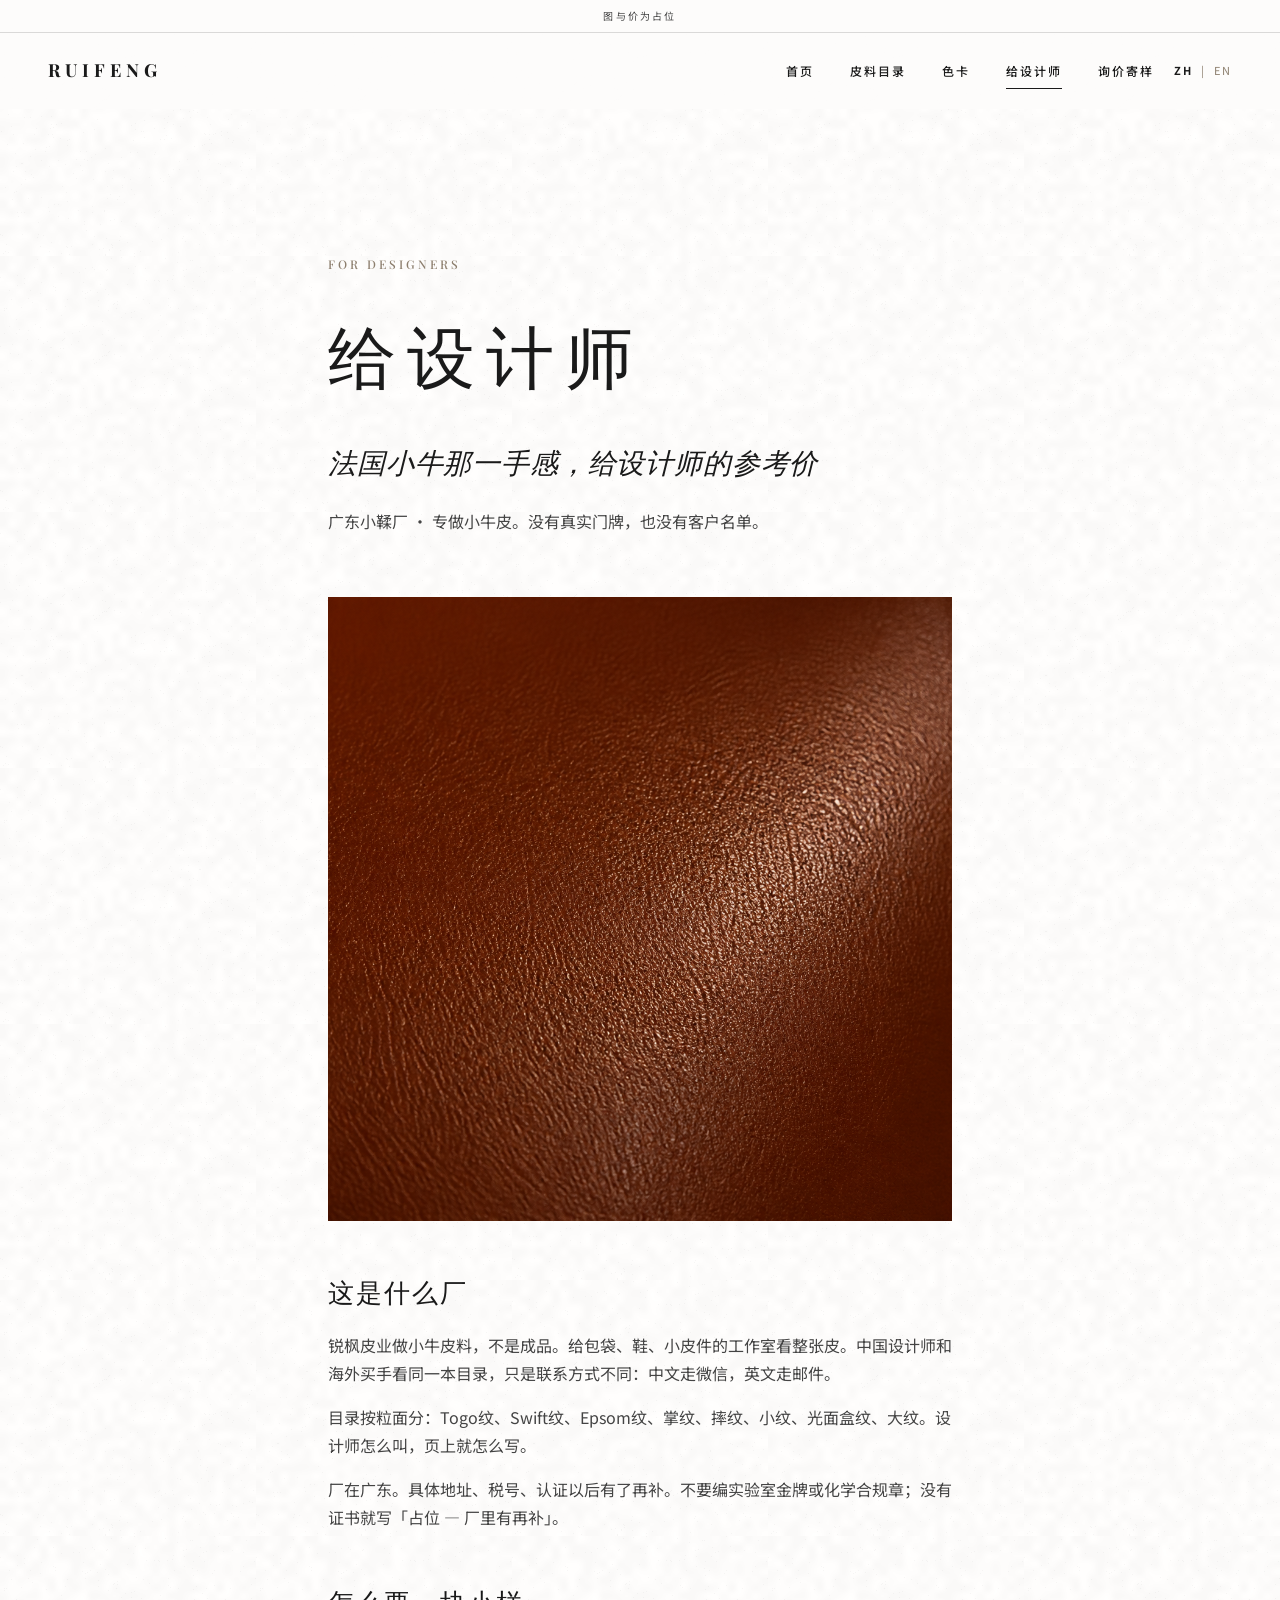
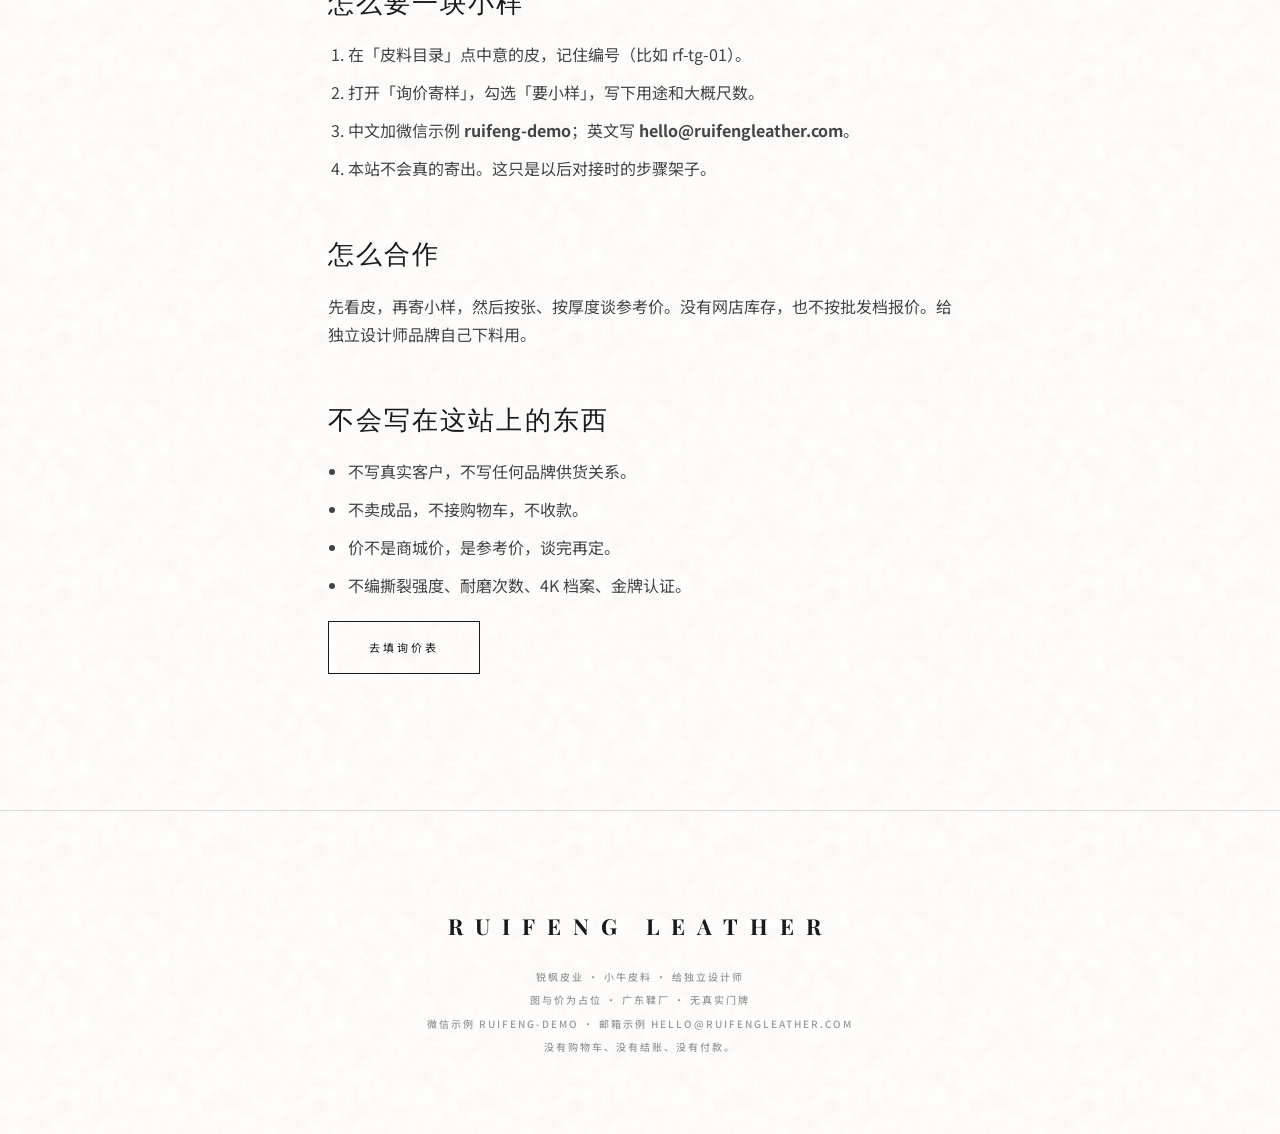
==== about.html @ 417f9d33 "Publish Ruifeng leather catalog preview for sharing." ====
<!DOCTYPE html>
<html lang="zh-CN" data-lang="zh">
<head>
  <meta charset="utf-8">
  <meta name="viewport" content="width=device-width, initial-scale=1">
  <meta name="robots" content="noindex,nofollow">
  <link rel="icon" href="img/favicon.png" type="image/png">
  <link href="https://fonts.googleapis.com/css2?family=Playfair+Display:ital,wght@0,400;0,500;0,700;1,400&family=Noto+Sans+SC:wght@300;400;500;700&display=swap" rel="stylesheet">
  <link rel="stylesheet" href="css/site.css">
  <script>
    (function () {
      try {
        var q = new URLSearchParams(location.search).get("lang");
        var l = (q === "en" || q === "zh") ? q : (localStorage.getItem("ruifeng-lang") || "zh");
        document.documentElement.setAttribute("data-lang", l === "en" ? "en" : "zh");
        document.documentElement.lang = l === "en" ? "en" : "zh-CN";
      } catch (e) {}
    })();
  </script>
  <title>给设计师 / For designers · 锐枫皮业</title>
  <meta name="description" content="广东小鞣厂，专做小牛皮，给独立设计师。图和价是占位。">
</head>
<body data-page="about">
<div class="topbar">
  <div class="ribbon">
    <span class="lang-zh">图与价为占位</span>
    <span class="lang-en">Images and prices are placeholders</span>
  </div>
  <nav id="navbar">
    <a class="logo" href="index.html">RUIFENG</a>
    <button class="nav-toggle" type="button" data-nav-toggle aria-expanded="false">
      <span class="lang-zh">菜单</span>
      <span class="lang-en">Menu</span>
    </button>
    <div class="nav-links">
      <a href="index.html" data-nav="home"><span class="lang-zh">首页</span><span class="lang-en">Home</span></a>
      <a href="catalog.html" data-nav="catalog"><span class="lang-zh">皮料目录</span><span class="lang-en">Catalog</span></a>
      <a href="colors.html" data-nav="colors"><span class="lang-zh">色卡</span><span class="lang-en">Colors</span></a>
      <a href="about.html" data-nav="about"><span class="lang-zh">给设计师</span><span class="lang-en">Designers</span></a>
      <a href="inquiry.html" data-nav="inquiry"><span class="lang-zh">询价寄样</span><span class="lang-en">Inquiry</span></a>
    </div>
    <div class="lang-toggle" role="group" aria-label="Language">
      <button type="button" data-lang-btn="zh" aria-pressed="true">ZH</button>
      <span>|</span>
      <button type="button" data-lang-btn="en" aria-pressed="false">EN</button>
    </div>
  </nav>
</div>

<main class="wrap wrap-narrow prose">
  <div class="page-hero">
    <p class="eyebrow">For designers</p>
    <h1><span class="lang-zh">给设计师</span><span class="lang-en">For designers</span></h1>
    <p class="promise">
      <span class="lang-zh">法国小牛那一手感，给设计师的参考价</span>
      <span class="lang-en">Calf of that European hand, at a designer’s reference price.</span>
    </p>
    <p><span class="lang-zh">广东小鞣厂 · 专做小牛皮。没有真实门牌，也没有客户名单。</span><span class="lang-en">A small Guangdong mill · calf, for studios worldwide. No street address. No client list.</span></p>
  </div>

  <figure class="about-portrait">
    <img src="img/atelier/box-calf.png" alt="">
  </figure>

  <h2><span class="lang-zh">这是什么厂</span><span class="lang-en">What this mill is</span></h2>
  <p class="lang-zh">锐枫皮业做小牛皮料，不是成品。给包袋、鞋、小皮件的工作室看整张皮。中国设计师和海外买手看同一本目录，只是联系方式不同：中文走微信，英文走邮件。</p>
  <p class="lang-en">Ruifeng is calf hides, not finished goods. Studios making bags, shoes, or small leather look at full hides. China and overseas see the same book; contact path changes with language — WeChat in Chinese, email in English.</p>
  <p class="lang-zh">目录按粒面分：Togo纹、Swift纹、Epsom纹、掌纹、摔纹、小纹、光面盒纹、大纹。设计师怎么叫，页上就怎么写。</p>
  <p class="lang-en">The book is by grain: Togo, Swift, Epsom, palm grain, tumbled, fine pebble, box calf, large pebble. The names are how studios search.</p>
  <p class="lang-zh">厂在广东。具体地址、税号、认证以后有了再补。不要编实验室金牌或化学合规章；没有证书就写「占位 — 厂里有再补」。</p>
  <p class="lang-en">The mill is in Guangdong. Address, tax id, and certificates wait until they are real. Do not invent lab gold or chemical marks. If none, keep “placeholder — add if the mill has them”.</p>

  <h2><span class="lang-zh">怎么要一块小样</span><span class="lang-en">How to request a swatch</span></h2>
  <ol>
    <li><span class="lang-zh">在「皮料目录」点中意的皮，记住编号（比如 rf-tg-01）。</span><span class="lang-en">Open a hide in the catalog and note the id (e.g. rf-tg-01).</span></li>
    <li><span class="lang-zh">打开「询价寄样」，勾选「要小样」，写下用途和大概尺数。</span><span class="lang-en">Use Inquiry, tick “I want a swatch”, and say the use and rough footage.</span></li>
    <li><span class="lang-zh">中文加微信示例 <strong>ruifeng-demo</strong>；英文写 <strong>hello@ruifengleather.com</strong>。</span><span class="lang-en">Chinese side: WeChat example <strong>ruifeng-demo</strong>. English: <strong>hello@ruifengleather.com</strong>.</span></li>
    <li><span class="lang-zh">本站不会真的寄出。这只是以后对接时的步骤架子。</span><span class="lang-en">This site does not mail anything. It is only the step order for later.</span></li>
  </ol>

  <h2><span class="lang-zh">怎么合作</span><span class="lang-en">How we work</span></h2>
  <p class="lang-zh">先看皮，再寄小样，然后按张、按厚度谈参考价。没有网店库存，也不按批发档报价。给独立设计师品牌自己下料用。</p>
  <p class="lang-en">Look at the hide, ask for a swatch, then we quote by piece and thickness. No webshop stock. No wholesale tiers. Made for independent designer brands cutting their own work.</p>

  <h2><span class="lang-zh">不会写在这站上的东西</span><span class="lang-en">What this site will not claim</span></h2>
  <ul>
    <li><span class="lang-zh">不写真实客户，不写任何品牌供货关系。</span><span class="lang-en">No real clients. Do not claim any brand supply relationship.</span></li>
    <li><span class="lang-zh">不卖成品，不接购物车，不收款。</span><span class="lang-en">No finished goods, no cart, no payment.</span></li>
    <li><span class="lang-zh">价不是商城价，是参考价，谈完再定。</span><span class="lang-en">Prices are reference, not a webshop list.</span></li>
    <li><span class="lang-zh">不编撕裂强度、耐磨次数、4K 档案、金牌认证。</span><span class="lang-en">No invented tear strength, abrasion cycles, 4K archives, or gold ratings.</span></li>
  </ul>
  <p><a class="btn-ink" href="inquiry.html"><span class="lang-zh">去填询价表</span><span class="lang-en">Go to inquiry</span></a></p>
</main>

<footer class="site-footer">
  <div class="footer-logo">RUIFENG LEATHER</div>
  <p><span class="lang-zh">锐枫皮业 · 小牛皮料 · 给独立设计师</span><span class="lang-en">Ruifeng Leather · calf hides for independent designers</span></p>
  <p><span class="lang-zh">图与价为占位 · 广东鞣厂 · 无真实门牌</span><span class="lang-en">Images and prices are placeholders · Guangdong mill · no street address</span></p>
  <p><span class="lang-zh">微信示例 ruifeng-demo · 邮箱示例 hello@ruifengleather.com</span><span class="lang-en">WeChat example ruifeng-demo · email example hello@ruifengleather.com</span></p>
  <p><span class="lang-zh">没有购物车、没有结账、没有付款。</span><span class="lang-en">No cart, no checkout, no payment.</span></p>
</footer>
<script src="js/data.js"></script>
<script src="js/site.js"></script>
</body>
</html>
---- css/site.css ----
/* 锐枫皮业 · Grok Bot 版
   视觉语言沿 Accio 原版：paper / ink / accent、Playfair + Noto Sans SC。
   这一版更疏、更大、更暗的头图叠层。远程纹理已去掉，纸纹用本地 img/paper.png。 */

:root {
  --color-paper: #FDFCFB;
  --color-ink: #1A1A1A;
  --color-accent: #8C7E6D;
  --color-text-dim: #444444;
  --color-border: rgba(26, 26, 26, 0.15);
  --color-dark: #0A0A0A;
  --font-serif: "Playfair Display", "Source Han Serif SC", "Source Han Serif CN", "Songti SC", "STSong", "SimSun", serif;
  --font-sans: "Noto Sans SC", "PingFang SC", "Hiragino Sans GB", "Microsoft YaHei", sans-serif;
  --transition: cubic-bezier(0.16, 1, 0.3, 1);
  --max: 1180px;
}

* {
  margin: 0;
  padding: 0;
  box-sizing: border-box;
  -webkit-font-smoothing: antialiased;
  -moz-osx-font-smoothing: grayscale;
  text-rendering: optimizeLegibility;
}

html { scroll-behavior: smooth; }

body {
  background-color: var(--color-paper);
  color: var(--color-ink);
  font-family: var(--font-sans);
  font-size: 16px;
  line-height: 1.75;
  overflow-x: hidden;
  background-image: url("../img/paper.png");
  min-height: 100vh;
}

img { max-width: 100%; height: auto; display: block; }
a { color: var(--color-ink); }
a:hover { color: var(--color-accent); }

.lang-en { display: none !important; }
html[data-lang="en"] .lang-zh { display: none !important; }
html[data-lang="en"] .lang-en { display: revert !important; }
html[data-lang="zh"] .cta-en { display: none !important; }
html[data-lang="en"] .cta-zh { display: none !important; }
html:not([data-lang="en"]) .cta-en { display: none !important; }

.reveal { opacity: 0; transform: translateY(20px); transition: all 1.2s var(--transition); }
.reveal.active { opacity: 1; transform: translateY(0); }

/* —— ribbon + nav —— */
.ribbon {
  background: rgba(253, 252, 251, 0.96);
  color: var(--color-text-dim);
  text-align: center;
  font-size: 10px;
  letter-spacing: 2.2px;
  font-weight: 400;
  padding: 7px 12px;
  border-bottom: 1px solid var(--color-border);
}

.topbar {
  position: sticky;
  top: 0;
  z-index: 1000;
}

nav {
  display: flex;
  justify-content: space-between;
  align-items: center;
  padding: 22px 48px;
  background: rgba(253, 252, 251, 0.92);
  border-bottom: 1px solid transparent;
  transition: all 0.5s var(--transition);
  gap: 20px;
}

nav.scrolled {
  padding: 12px 48px;
  background: rgba(253, 252, 251, 0.98);
  border-bottom-color: var(--color-border);
  box-shadow: 0 5px 20px rgba(0, 0, 0, 0.02);
}

.logo {
  font-family: var(--font-serif);
  font-size: 18px;
  letter-spacing: 5px;
  font-weight: 700;
  text-transform: uppercase;
  text-decoration: none;
  color: var(--color-ink);
  flex-shrink: 0;
}

.nav-links {
  display: flex;
  align-items: center;
  flex-wrap: wrap;
  gap: 0 36px;
  margin-left: auto;
}

.nav-links a {
  text-decoration: none;
  color: var(--color-ink);
  font-size: 12px;
  letter-spacing: 2px;
  font-weight: 500;
  position: relative;
  padding: 4px 0;
}

.nav-links a::after {
  content: "";
  position: absolute;
  bottom: -4px;
  left: 0;
  width: 0;
  height: 1px;
  background: var(--color-ink);
  transition: width 0.3s ease;
}

.nav-links a:hover::after,
.nav-links a[aria-current="page"]::after { width: 100%; }

.lang-toggle {
  display: flex;
  align-items: center;
  gap: 8px;
  font-size: 11px;
  letter-spacing: 2px;
  color: var(--color-accent);
  flex-shrink: 0;
}

.lang-toggle button {
  border: 0;
  background: none;
  font: inherit;
  letter-spacing: 2px;
  color: var(--color-accent);
  cursor: pointer;
  padding: 2px 0;
}

.lang-toggle button[aria-pressed="true"] {
  color: var(--color-ink);
  font-weight: 700;
}

.nav-toggle {
  display: none;
  border: 1px solid var(--color-border);
  background: transparent;
  padding: 8px 12px;
  font: inherit;
  font-size: 11px;
  letter-spacing: 2px;
  cursor: pointer;
  color: var(--color-ink);
}

/* —— hero manifesto —— */
.hero {
  height: 100vh;
  min-height: 680px;
  display: flex;
  flex-direction: column;
  justify-content: center;
  align-items: center;
  text-align: center;
  overflow: hidden;
  position: relative;
  margin-top: -1px;
}

.hero-bg {
  position: absolute;
  inset: 0;
  background-color: #1a120e;
  background-image: url("../img/hero.jpg");
  background-position: center;
  background-size: cover;
  background-repeat: no-repeat;
  transform: scale(1.05);
  z-index: 1;
}

.hero-bg::after {
  content: "";
  position: absolute;
  inset: 0;
  background:
    linear-gradient(180deg, rgba(8, 6, 4, 0.42) 0%, rgba(8, 6, 4, 0.28) 40%, rgba(8, 6, 4, 0.72) 100%);
}

.hero-content {
  position: relative;
  z-index: 10;
  color: #fff;
  padding: 0 28px 80px;
}

.hero h1 {
  font-family: var(--font-serif);
  font-size: clamp(56px, 11vw, 132px);
  margin-bottom: 28px;
  font-weight: 400;
  letter-spacing: 0.22em;
  animation: fadeIn 2s var(--transition);
  text-shadow: 0 2px 24px rgba(0, 0, 0, 0.35);
}

.hero .hero-line {
  font-family: var(--font-serif);
  font-style: italic;
  font-weight: 400;
  font-size: clamp(16px, 2.2vw, 26px);
  letter-spacing: 0.04em;
  line-height: 1.55;
  max-width: 18em;
  margin: 0 auto;
  animation: fadeIn 2.4s var(--transition);
}

.hero .hero-sub {
  margin-top: 18px;
  font-size: 11px;
  letter-spacing: 0.28em;
  text-transform: uppercase;
  opacity: 0.82;
  animation: fadeIn 2.6s var(--transition);
}

.hero .hero-actions {
  margin-top: 48px;
  display: flex;
  gap: 16px;
  justify-content: center;
  flex-wrap: wrap;
}

.scroll-indicator {
  position: absolute;
  bottom: 36px;
  left: 50%;
  transform: translateX(-50%);
  font-size: 10px;
  letter-spacing: 2px;
  font-weight: 500;
  color: #fff;
  z-index: 10;
  animation: bounce 2s infinite;
}

/* —— buttons —— */
.btn-luxury,
a.btn-luxury,
button.btn-luxury {
  display: inline-block;
  padding: 16px 40px;
  border: 1px solid rgba(255, 255, 255, 0.85);
  color: #fff;
  text-decoration: none;
  font-size: 11px;
  letter-spacing: 3px;
  text-transform: uppercase;
  background: transparent;
  cursor: pointer;
  font-family: inherit;
  transition: all 0.4s var(--transition);
}

.btn-luxury:hover { background: #fff; color: #000; border-color: #fff; }

.btn-ink,
a.btn-ink,
button.btn-ink {
  display: inline-block;
  padding: 16px 40px;
  border: 1px solid var(--color-ink);
  color: var(--color-ink);
  text-decoration: none;
  font-size: 11px;
  letter-spacing: 3px;
  text-transform: uppercase;
  background: transparent;
  cursor: pointer;
  font-family: inherit;
  transition: all 0.4s var(--transition);
}

.btn-ink:hover { background: var(--color-ink); color: var(--color-paper); }
.btn-ink + .btn-ink { margin-left: 12px; }

/* —— page chrome —— */
.page-hero {
  padding: 88px 0 36px;
}

.page-hero h1 {
  font-family: var(--font-serif);
  font-weight: 400;
  font-size: clamp(40px, 5.5vw, 68px);
  letter-spacing: 0.16em;
  margin-bottom: 22px;
}

.page-hero .eyebrow,
.eyebrow {
  font-family: var(--font-serif);
  font-size: 12px;
  color: var(--color-accent);
  text-transform: uppercase;
  letter-spacing: 3px;
  margin-bottom: 18px;
  font-weight: 500;
}

.page-hero p, .lede {
  color: var(--color-text-dim);
  max-width: 520px;
  line-height: 1.95;
}

.promise {
  font-family: var(--font-serif);
  font-style: italic;
  font-size: clamp(20px, 2.4vw, 28px);
  line-height: 1.5;
  letter-spacing: 0.03em;
  color: var(--color-ink) !important;
  max-width: 22em !important;
  margin: 8px 0 22px;
}

.about-portrait {
  margin: 8px 0 48px;
  overflow: hidden;
  background: #1a120e;
}

.about-portrait img {
  width: 100%;
  aspect-ratio: 1;
  object-fit: cover;
}

.wrap { max-width: var(--max); margin: 0 auto; padding: 56px 48px 120px; }
.wrap-narrow { max-width: 720px; }

/* —— about manifesto —— */
.section-about {
  padding: 160px 10%;
  display: grid;
  grid-template-columns: 1fr 1fr;
  gap: 96px;
  align-items: center;
}

.about-image {
  position: relative;
  padding-bottom: 125%;
  background-color: #e8dfd0;
  background-image: url("../img/about.jpg");
  background-position: center;
  background-size: cover;
  background-repeat: no-repeat;
  border: 1px solid var(--color-border);
}

.about-text h3 {
  font-family: var(--font-serif);
  font-size: 12px;
  color: var(--color-accent);
  text-transform: uppercase;
  letter-spacing: 3px;
  margin-bottom: 22px;
  font-weight: 500;
}

.about-text h2 {
  font-family: var(--font-serif);
  font-size: clamp(32px, 3.8vw, 48px);
  line-height: 1.22;
  margin-bottom: 40px;
  font-weight: 400;
  letter-spacing: 0.04em;
}

.about-text p {
  font-size: 16px;
  color: var(--color-text-dim);
  max-width: 440px;
  margin-bottom: 22px;
  line-height: 1.95;
}

/* —— collection chapters —— */
.section-chapters { padding: 0 10% 140px; }
.section-head { margin-bottom: 56px; }
.section-head .kicker-light {
  font-family: var(--font-serif);
  font-size: 12px;
  letter-spacing: 4px;
  text-transform: uppercase;
  color: var(--color-accent);
  margin-bottom: 16px;
}
.section-head h2 {
  font-family: var(--font-serif);
  font-weight: 400;
  font-size: clamp(32px, 4vw, 48px);
  letter-spacing: 0.16em;
}
.section-head p { color: var(--color-text-dim); margin-top: 14px; max-width: 480px; }

.chapter-grid,
.cat-grid {
  display: grid;
  grid-template-columns: 1fr 1fr;
  gap: 56px 40px;
}

.chapter,
.cat-card {
  text-decoration: none;
  color: inherit;
  display: block;
}

.chapter-photo {
  overflow: hidden;
  background: #1a120e;
  aspect-ratio: 3 / 2;
}

.chapter-photo img,
.cat-card img {
  width: 100%;
  height: 100%;
  object-fit: cover;
  display: block;
  aspect-ratio: 3 / 2;
  transition: transform 1.1s var(--transition);
}

.chapter:hover .chapter-photo img { transform: scale(1.04); }

.chapter-cap { padding: 22px 4px 0; }

.chapter-cap h3,
.cat-card h3 {
  font-family: var(--font-serif);
  font-weight: 400;
  font-size: clamp(22px, 2.2vw, 30px);
  letter-spacing: 0.12em;
}

.chapter-cap p {
  color: var(--color-text-dim);
  font-size: 14px;
  margin-top: 8px;
  letter-spacing: 0.04em;
}

/* —— how it works —— */
.section-how {
  background: var(--color-dark);
  color: #fff;
  padding: 140px 10%;
}

.section-how .section-head { text-align: center; margin-bottom: 80px; }
.section-how .section-head h2 { letter-spacing: 0.16em; font-size: clamp(28px, 3.4vw, 40px); }
.section-how .section-head .kicker {
  font-size: 11px;
  letter-spacing: 4px;
  color: #888;
  margin-bottom: 22px;
}
.section-how .section-head p { margin: 16px auto 0; color: #aaa; }

.how-grid {
  display: grid;
  grid-template-columns: repeat(3, 1fr);
  gap: 1px;
  background: rgba(255, 255, 255, 0.1);
  border: 1px solid rgba(255, 255, 255, 0.1);
}

.how-item {
  background: var(--color-dark);
  padding: 56px 40px;
  transition: background 0.4s ease;
}

.how-item:hover { background: #111; }
.how-item .num {
  font-family: var(--font-serif);
  font-size: 13px;
  letter-spacing: 3px;
  color: #888;
  margin-bottom: 16px;
}
.how-item h3 {
  font-family: var(--font-serif);
  font-weight: 400;
  font-size: 22px;
  letter-spacing: 2px;
  margin-bottom: 14px;
}
.how-item p { color: #bbb; font-size: 14px; line-height: 1.85; }

.section-how .how-cta { text-align: center; margin-top: 64px; }

/* —— catalog as material library —— */
.filters { margin: 8px 0 48px; }
.filter-row {
  display: flex;
  flex-wrap: wrap;
  gap: 8px;
  align-items: center;
  margin: 0 0 12px;
}
.filter-label {
  font-size: 11px;
  letter-spacing: 2px;
  text-transform: uppercase;
  color: var(--color-accent);
  min-width: 72px;
}

.chip {
  border: 1px solid var(--color-border);
  background: transparent;
  padding: 7px 14px;
  font: inherit;
  font-size: 12px;
  letter-spacing: 1px;
  cursor: pointer;
  color: var(--color-ink);
}

.chip.is-on {
  background: var(--color-ink);
  color: var(--color-paper);
  border-color: var(--color-ink);
}

.card-grid {
  display: grid;
  grid-template-columns: repeat(auto-fill, minmax(300px, 1fr));
  gap: 40px 28px;
}

.hide-card { background: transparent; overflow: hidden; }
.card-link { text-decoration: none; color: inherit; display: block; }
.swatch-wrap { aspect-ratio: 4 / 3; overflow: hidden; background: #1a120e; }
.card-dots { display: flex; gap: 6px; margin-top: 10px; }
.card-dot {
  width: 10px; height: 10px; border-radius: 50%;
  display: inline-block; border: 1px solid rgba(26, 26, 26, 0.15);
}
.swatch-wrap img { width: 100%; height: 100%; object-fit: cover; transition: transform 1s var(--transition); }
.hide-card:hover .swatch-wrap img { transform: scale(1.03); }
.card-body { padding: 20px 4px 8px; }
.card-body h3 {
  font-family: var(--font-serif);
  font-weight: 400;
  font-size: 24px;
  letter-spacing: 0.06em;
  margin: 6px 0 8px;
}
.meta, .fineprint, .price-sub { color: var(--color-text-dim); font-size: 13px; }
.price { margin-top: 14px; }
.price-main { font-weight: 500; letter-spacing: 0.5px; }

.empty, .form-msg {
  padding: 18px 20px;
  border: 1px dashed var(--color-border);
  color: var(--color-text-dim);
}
.form-msg.ok { border-style: solid; border-color: #3d5a3a; }
.form-msg.err { border-style: solid; border-color: #8a2e2e; }

/* —— product —— */
.product-grid {
  display: grid;
  grid-template-columns: minmax(0, 1.15fr) minmax(0, 0.85fr);
  gap: 72px;
  align-items: start;
}
.hero-swatch {
  width: 100%;
  aspect-ratio: 4 / 5;
  object-fit: cover;
}
.product-copy h1 {
  font-family: var(--font-serif);
  font-weight: 400;
  font-size: clamp(32px, 4.4vw, 52px);
  letter-spacing: 0.1em;
  margin: 8px 0 28px;
}

.spec-table {
  width: 100%;
  border-collapse: collapse;
  margin: 8px 0 20px;
}
.spec-table th {
  text-align: left;
  font-size: 11px;
  letter-spacing: 2px;
  text-transform: uppercase;
  color: var(--color-accent);
  font-weight: 400;
  width: 28%;
  padding: 16px 20px 16px 0;
  border-bottom: 1px solid var(--color-border);
  vertical-align: top;
}
.spec-table td {
  padding: 16px 0;
  border-bottom: 1px solid var(--color-border);
  color: var(--color-ink);
}

.specs {
  display: grid;
  grid-template-columns: 1fr 1fr;
  gap: 0;
  margin: 28px 0;
  border-top: 1px solid var(--color-border);
}
.specs > div {
  border-bottom: 1px solid var(--color-border);
  padding: 14px 16px 14px 0;
}
.specs dt {
  font-size: 11px;
  letter-spacing: 2px;
  text-transform: uppercase;
  color: var(--color-accent);
}
.specs dd { margin: 4px 0 0; }

.color-row { display: flex; flex-wrap: wrap; gap: 18px; margin: 28px 0 36px; }
.chip-color { margin: 0; width: 120px; text-decoration: none; color: inherit; display: block; }
.chip-color img { width: 120px; height: 120px; object-fit: cover; }
.chip-color figcaption { font-size: 12px; margin-top: 8px; color: var(--color-text-dim); letter-spacing: 1px; }
.chip-color .color-code {
  font-family: var(--font-serif);
  font-weight: 400;
  font-size: 20px;
  letter-spacing: 0.08em;
  display: block;
  color: var(--color-ink);
  line-height: 1.2;
}
.chip-color .color-duo { display: block; margin-top: 4px; }

.wechat-card, .panel {
  border: 1px solid var(--color-border);
  padding: 28px;
  background: var(--color-paper);
}
.wechat-id {
  font-family: var(--font-serif);
  font-size: 28px;
  letter-spacing: 3px;
  margin: 10px 0 18px;
}
.text-link { font-size: 13px; letter-spacing: 1px; }

/* —— colors: studio wall —— */
.color-family { margin: 0 0 56px; }
.family-head {
  font-family: var(--font-serif);
  font-weight: 400;
  font-size: clamp(22px, 2.6vw, 32px);
  letter-spacing: 0.14em;
  margin: 8px 0 22px;
}
.color-family + .color-family .family-head { margin-top: 8px; }
.family-head em {
  font-style: italic;
  font-weight: 400;
  letter-spacing: 0.08em;
  color: var(--color-accent);
  margin-left: 10px;
}
.color-wall {
  display: grid;
  grid-template-columns: repeat(auto-fill, minmax(260px, 1fr));
  gap: 32px 22px;
}
.color-card { margin: 0; overflow: hidden; }
.color-card .card-link { text-decoration: none; color: inherit; display: block; }
.color-card img { aspect-ratio: 1; object-fit: cover; width: 100%; }
.color-card figcaption { padding: 16px 4px 8px; }
.color-card .color-code {
  font-family: var(--font-serif);
  font-weight: 400;
  letter-spacing: 0.12em;
  display: block;
  font-size: 32px;
  line-height: 1.15;
  color: var(--color-ink);
}
.color-card .color-duo {
  display: block;
  margin-top: 8px;
  font-size: 14px;
  letter-spacing: 0.06em;
  color: var(--color-ink);
}
.color-card .color-duo b { font-weight: 500; }
.color-card .hex { display: block; font-size: 11px; letter-spacing: 1px; color: var(--color-text-dim); margin-top: 6px; }

/* —— forms / about copy —— */
.prose h2, .wrap-narrow h2 {
  font-family: var(--font-serif);
  font-weight: 400;
  letter-spacing: 0.08em;
  font-size: 26px;
  margin: 48px 0 16px;
}
.prose p, .wrap-narrow p { color: var(--color-text-dim); margin-bottom: 16px; }
.prose ol, .prose ul, .wrap-narrow ol, .wrap-narrow ul {
  color: var(--color-text-dim);
  padding-left: 20px;
  margin: 0 0 22px;
}
.prose li, .wrap-narrow li { margin: 0 0 10px; }

.note-box {
  border-left: 1px solid var(--color-accent);
  padding: 12px 0 12px 18px;
  margin: 16px 0 28px;
  color: var(--color-text-dim);
  font-size: 14px;
}

form label { display: block; margin: 0 0 14px; font-size: 13px; letter-spacing: 1px; }
form input, form select, form textarea {
  display: block;
  width: 100%;
  margin-top: 6px;
  padding: 12px 14px;
  border: 1px solid var(--color-border);
  background: #fff;
  font: inherit;
  color: var(--color-ink);
}
form .check { display: flex; align-items: center; gap: 8px; letter-spacing: 0; }
form .check input { width: auto; margin: 0; }
.mini-form { margin: 18px 0; }
.inq-list { padding-left: 18px; color: var(--color-text-dim); }
.inq-list li { margin: 0 0 14px; }

/* —— footer —— */
footer, .site-footer {
  padding: 96px 48px 72px;
  border-top: 1px solid var(--color-border);
  text-align: center;
}
.footer-logo {
  font-family: var(--font-serif);
  font-size: 22px;
  letter-spacing: 12px;
  margin-bottom: 22px;
  font-weight: 700;
}
.copyright, .site-footer p {
  font-size: 10px;
  letter-spacing: 2px;
  color: #999;
  text-transform: uppercase;
  font-weight: 500;
  margin: 6px 0;
}

@keyframes fadeIn { from { opacity: 0; } to { opacity: 1; } }
@keyframes fadeInDown {
  from { opacity: 0; transform: translateY(-20px); }
  to { opacity: 1; transform: translateY(0); }
}
@keyframes bounce {
  0%, 20%, 50%, 80%, 100% { transform: translateX(-50%) translateY(0); }
  40% { transform: translateX(-50%) translateY(-10px); }
  60% { transform: translateX(-50%) translateY(-5px); }
}

@media (max-width: 960px) {
  .chapter-grid, .cat-grid { grid-template-columns: 1fr; gap: 40px; }
  .section-about { grid-template-columns: 1fr; padding: 96px 6%; gap: 48px; }
  .about-image { padding-bottom: 80%; }
  .how-grid { grid-template-columns: 1fr; }
  .product-grid, .specs { grid-template-columns: 1fr; }
  nav { padding: 16px 20px; }
  nav.scrolled { padding: 10px 20px; }
  .wrap { padding: 40px 20px 88px; }
  .page-hero { padding: 56px 0 20px; }
  .section-chapters, .section-how, .section-cats { padding-left: 6%; padding-right: 6%; }
  .hero h1 { letter-spacing: 0.12em; }
  .hero .hero-line { letter-spacing: 0.1em; }
}

@media (max-width: 800px) {
  .nav-toggle { display: inline-block; margin-left: auto; }
  .nav-links {
    display: none;
    position: absolute;
    left: 0; right: 0;
    top: 100%;
    background: var(--color-paper);
    border-bottom: 1px solid var(--color-border);
    flex-direction: column;
    align-items: flex-start;
    padding: 12px 20px 20px;
    margin: 0;
    gap: 12px;
  }
  .topbar { position: sticky; }
  nav { position: relative; }
  .nav-links.is-open { display: flex; }
}

@media (max-width: 520px) {
  .card-grid { grid-template-columns: 1fr; gap: 28px; }
  .color-wall { grid-template-columns: 1fr 1fr; gap: 16px; }
  .footer-logo { letter-spacing: 6px; font-size: 16px; }
  .btn-ink + .btn-ink { margin-left: 0; margin-top: 10px; }
  .hero { min-height: 560px; }
}
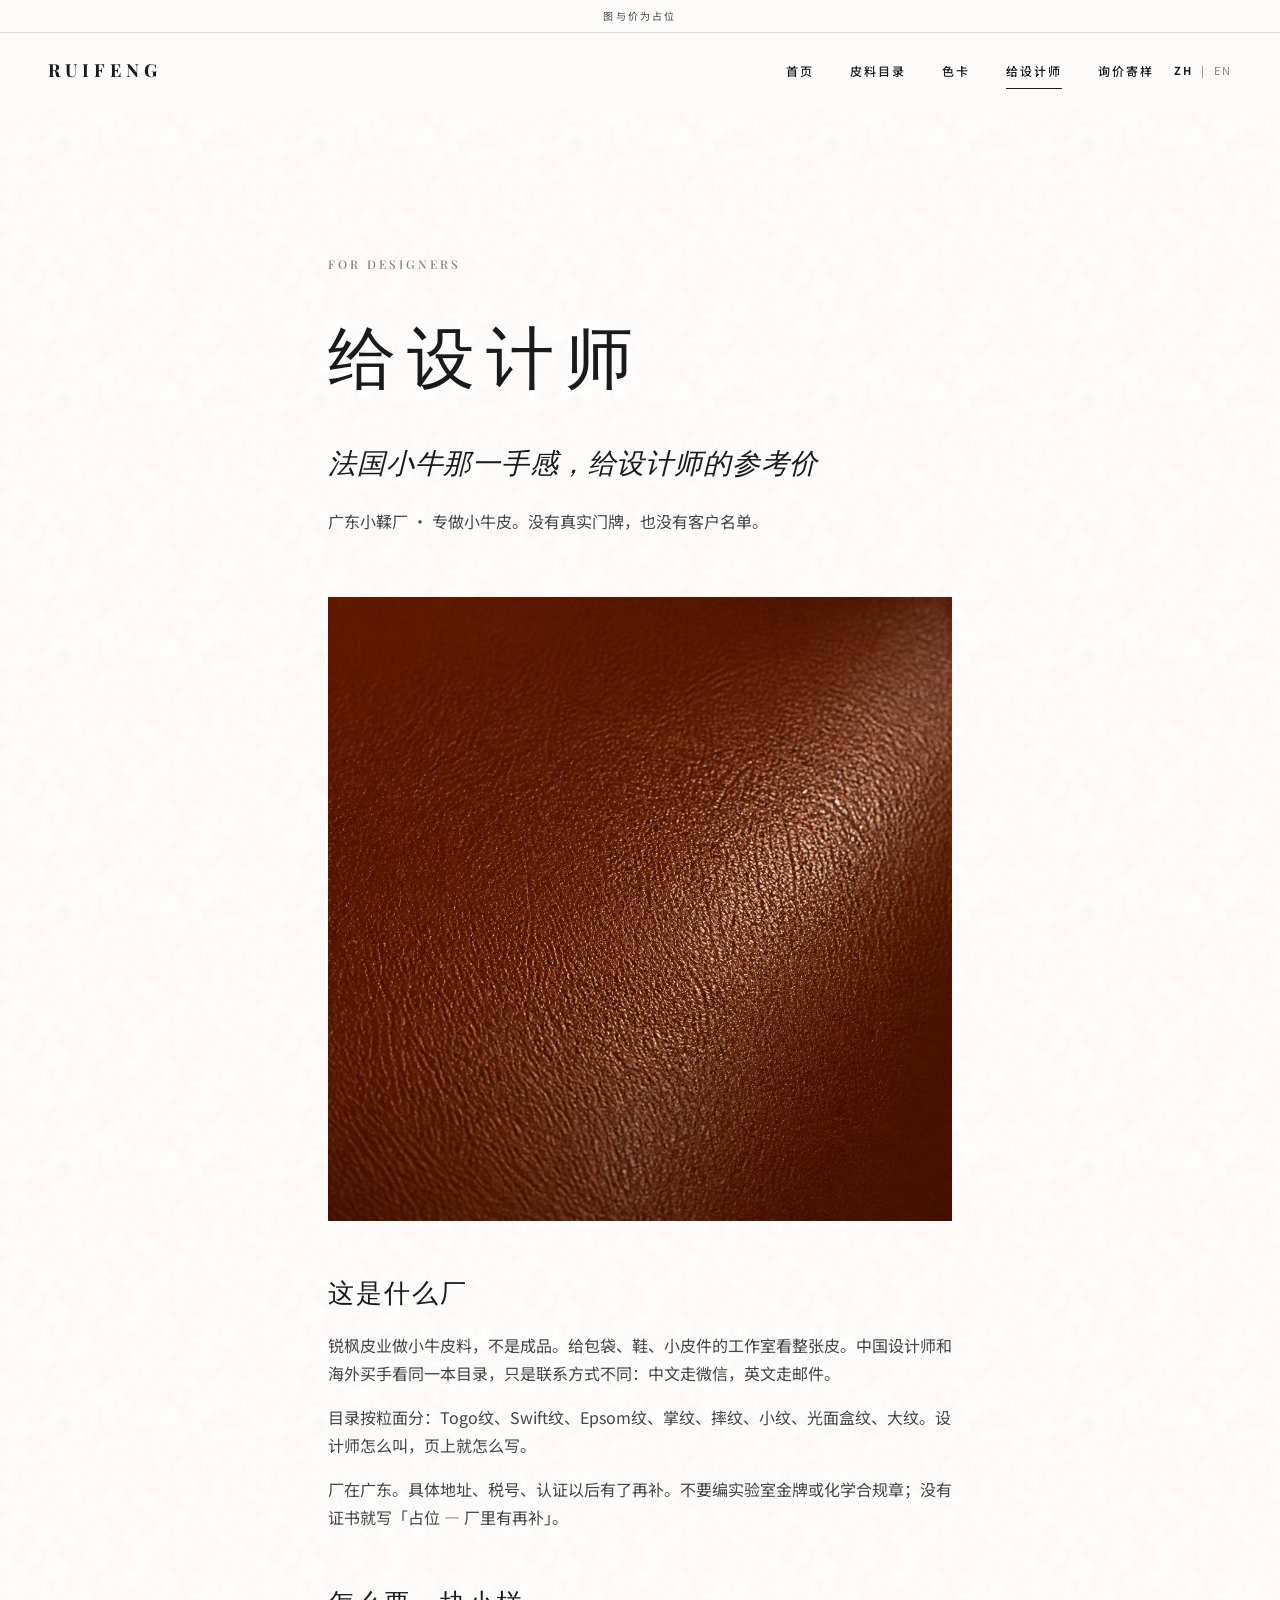
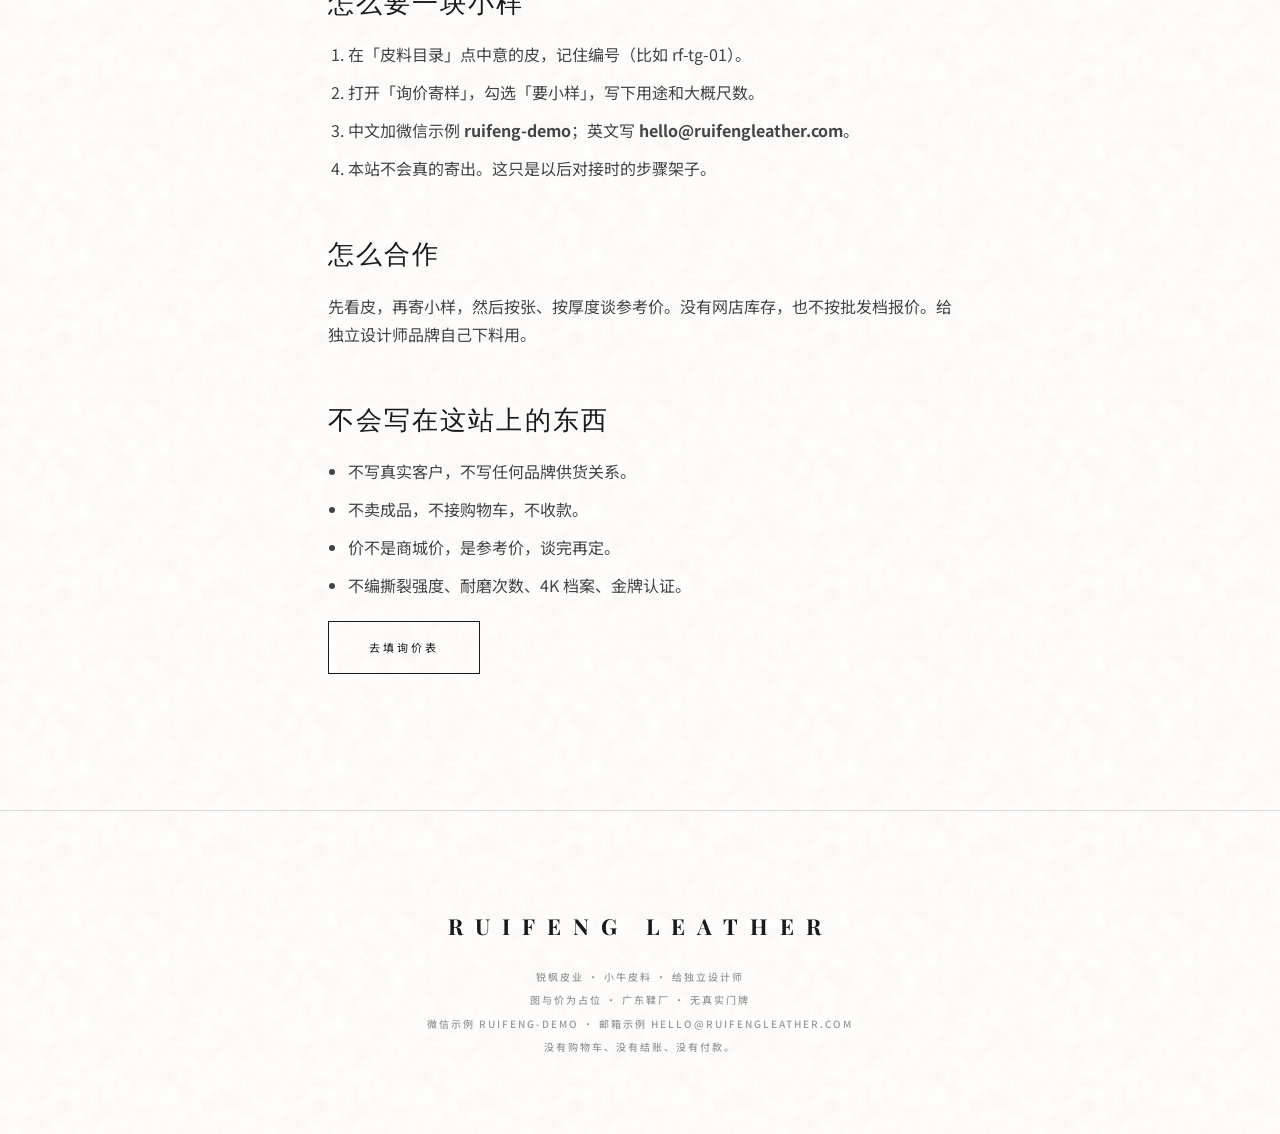
==== commit 6fb84fb4: "Compress catalog images so the preview loads faster." ====
--- a/about.html
+++ b/about.html
@@ -59,7 +59,7 @@
   </div>
 
   <figure class="about-portrait">
-    <img src="img/atelier/box-calf.png" alt="">
+    <img src="img/atelier/box-calf.jpg" alt="">
   </figure>
 
   <h2><span class="lang-zh">这是什么厂</span><span class="lang-en">What this mill is</span></h2>
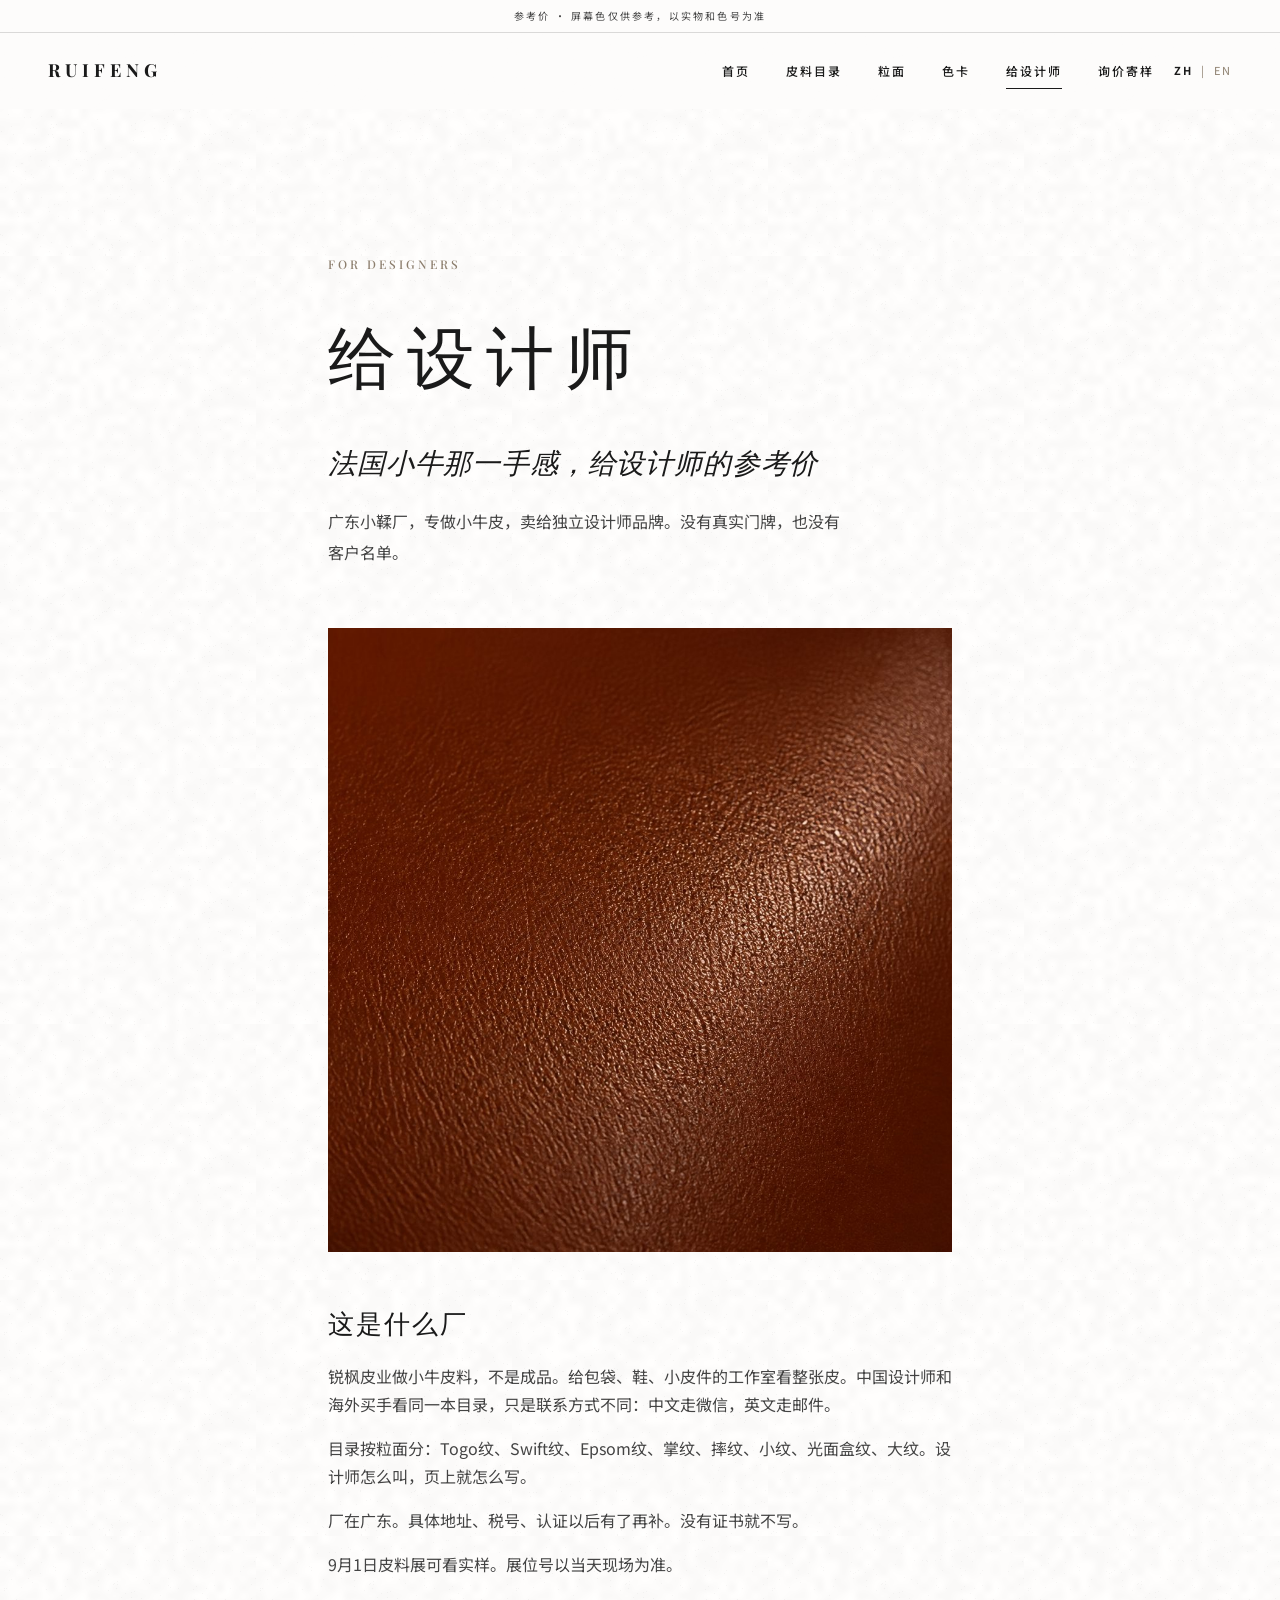
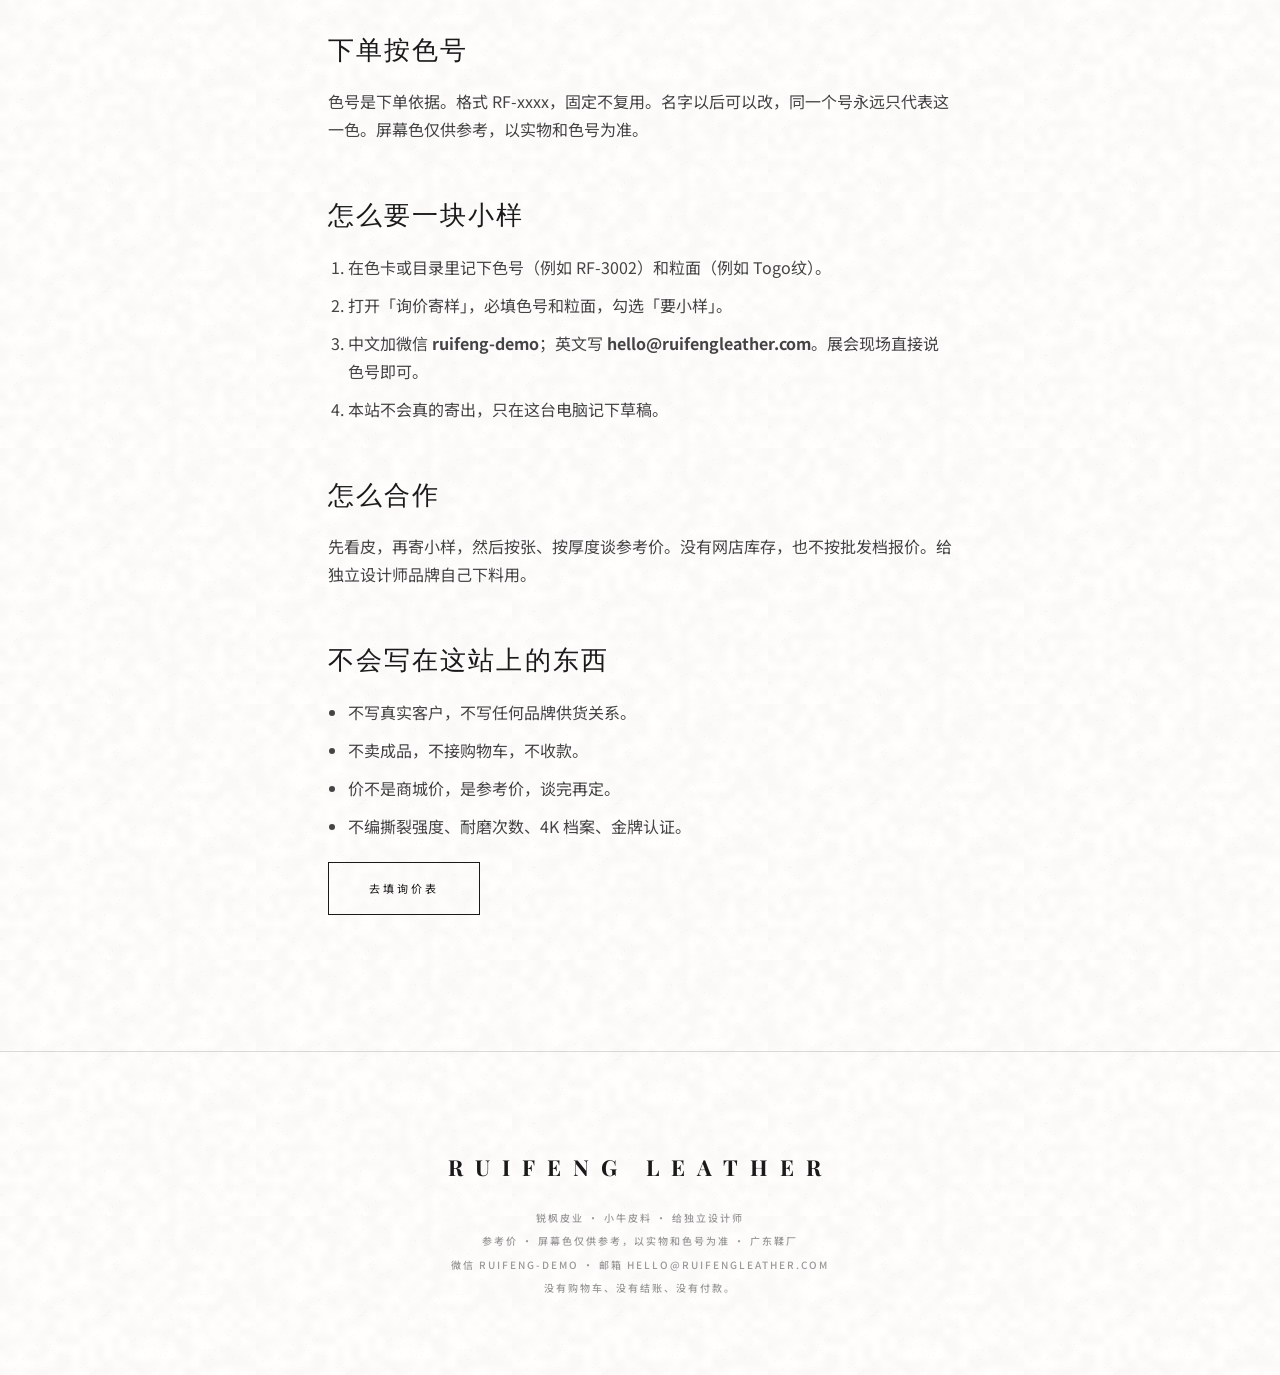
==== commit c44857ed: "Exhibition-ready catalog: path fix, prints page, deploy pack." ====
--- a/about.html
+++ b/about.html
@@ -17,33 +17,43 @@
       } catch (e) {}
     })();
   </script>
-  <title>给设计师 / For designers · 锐枫皮业</title>
-  <meta name="description" content="广东小鞣厂，专做小牛皮，给独立设计师。图和价是占位。">
+  <title>给设计师 · 锐枫皮业 | RUIFENG LEATHER</title>
+  <meta name="description" content="广东小鞣厂，专做小牛皮，给独立设计师品牌。下单按色号。可要小样。">
+  <meta property="og:site_name" content="锐枫皮业">
+  <meta property="og:title" content="给设计师 · 锐枫皮业 | RUIFENG LEATHER">
+  <meta property="og:description" content="广东小鞣厂，专做小牛皮，给独立设计师品牌。下单按色号。可要小样。">
+  <meta property="og:type" content="website">
+  <meta property="og:image" content="img/atelier/hero-hide.jpg">
+  <meta name="twitter:card" content="summary_large_image">
+  <meta name="twitter:title" content="给设计师 · 锐枫皮业 | RUIFENG LEATHER">
+  <meta name="twitter:description" content="广东小鞣厂，专做小牛皮，给独立设计师品牌。下单按色号。可要小样。">
+
 </head>
 <body data-page="about">
 <div class="topbar">
   <div class="ribbon">
-    <span class="lang-zh">图与价为占位</span>
-    <span class="lang-en">Images and prices are placeholders</span>
+    <span class="lang-zh">参考价 · 屏幕色仅供参考，以实物和色号为准</span>
+    <span class="lang-en">Reference prices · screen color is a guide; hide and code decide</span>
   </div>
   <nav id="navbar">
     <a class="logo" href="index.html">RUIFENG</a>
-    <button class="nav-toggle" type="button" data-nav-toggle aria-expanded="false">
-      <span class="lang-zh">菜单</span>
-      <span class="lang-en">Menu</span>
-    </button>
-    <div class="nav-links">
+    <div class="nav-links" id="navLinks">
       <a href="index.html" data-nav="home"><span class="lang-zh">首页</span><span class="lang-en">Home</span></a>
-      <a href="catalog.html" data-nav="catalog"><span class="lang-zh">皮料目录</span><span class="lang-en">Catalog</span></a>
+      <a href="catalog.html" data-nav="catalog"><span class="lang-zh">皮料目录</span><span class="lang-en">Leathers</span></a>
+      <a href="prints.html" data-nav="prints"><span class="lang-zh">粒面</span><span class="lang-en">Grains</span></a>
       <a href="colors.html" data-nav="colors"><span class="lang-zh">色卡</span><span class="lang-en">Colors</span></a>
-      <a href="about.html" data-nav="about"><span class="lang-zh">给设计师</span><span class="lang-en">Designers</span></a>
-      <a href="inquiry.html" data-nav="inquiry"><span class="lang-zh">询价寄样</span><span class="lang-en">Inquiry</span></a>
+      <a href="about.html" data-nav="about"><span class="lang-zh">给设计师</span><span class="lang-en">About</span></a>
+      <a href="inquiry.html" data-nav="inquiry"><span class="lang-zh">询价寄样</span><span class="lang-en">Contact</span></a>
     </div>
     <div class="lang-toggle" role="group" aria-label="Language">
       <button type="button" data-lang-btn="zh" aria-pressed="true">ZH</button>
       <span>|</span>
       <button type="button" data-lang-btn="en" aria-pressed="false">EN</button>
     </div>
+    <button class="nav-toggle" type="button" data-nav-toggle aria-expanded="false" aria-controls="navLinks">
+      <span class="lang-zh">菜单</span>
+      <span class="lang-en">Menu</span>
+    </button>
   </nav>
 </div>
 
@@ -55,7 +65,7 @@
       <span class="lang-zh">法国小牛那一手感，给设计师的参考价</span>
       <span class="lang-en">Calf of that European hand, at a designer’s reference price.</span>
     </p>
-    <p><span class="lang-zh">广东小鞣厂 · 专做小牛皮。没有真实门牌，也没有客户名单。</span><span class="lang-en">A small Guangdong mill · calf, for studios worldwide. No street address. No client list.</span></p>
+    <p><span class="lang-zh">广东小鞣厂，专做小牛皮，卖给独立设计师品牌。没有真实门牌，也没有客户名单。</span><span class="lang-en">A small Guangdong mill for designer brands — calf hides, not finished bags. No street address. No client list.</span></p>
   </div>
 
   <figure class="about-portrait">
@@ -67,15 +77,21 @@
   <p class="lang-en">Ruifeng is calf hides, not finished goods. Studios making bags, shoes, or small leather look at full hides. China and overseas see the same book; contact path changes with language — WeChat in Chinese, email in English.</p>
   <p class="lang-zh">目录按粒面分：Togo纹、Swift纹、Epsom纹、掌纹、摔纹、小纹、光面盒纹、大纹。设计师怎么叫，页上就怎么写。</p>
   <p class="lang-en">The book is by grain: Togo, Swift, Epsom, palm grain, tumbled, fine pebble, box calf, large pebble. The names are how studios search.</p>
-  <p class="lang-zh">厂在广东。具体地址、税号、认证以后有了再补。不要编实验室金牌或化学合规章；没有证书就写「占位 — 厂里有再补」。</p>
-  <p class="lang-en">The mill is in Guangdong. Address, tax id, and certificates wait until they are real. Do not invent lab gold or chemical marks. If none, keep “placeholder — add if the mill has them”.</p>
+  <p class="lang-zh">厂在广东。具体地址、税号、认证以后有了再补。没有证书就不写。</p>
+  <p class="lang-en">The mill is in Guangdong. Address, tax id, and certificates wait until they are real.</p>
+  <p class="lang-zh">9月1日皮料展可看实样。展位号以当天现场为准。</p>
+  <p class="lang-en">Samples at the 1 Sept leather fair. Booth number is confirmed on the day.</p>
+
+  <h2><span class="lang-zh">下单按色号</span><span class="lang-en">Order by color code</span></h2>
+  <p class="lang-zh">色号是下单依据。格式 RF-xxxx，固定不复用。名字以后可以改，同一个号永远只代表这一色。屏幕色仅供参考，以实物和色号为准。</p>
+  <p class="lang-en">The color code is how you order. RF-xxxx never gets reused. Names can change; the number stays. Screen color is a guide; the hide and the code decide.</p>
 
   <h2><span class="lang-zh">怎么要一块小样</span><span class="lang-en">How to request a swatch</span></h2>
   <ol>
-    <li><span class="lang-zh">在「皮料目录」点中意的皮，记住编号（比如 rf-tg-01）。</span><span class="lang-en">Open a hide in the catalog and note the id (e.g. rf-tg-01).</span></li>
-    <li><span class="lang-zh">打开「询价寄样」，勾选「要小样」，写下用途和大概尺数。</span><span class="lang-en">Use Inquiry, tick “I want a swatch”, and say the use and rough footage.</span></li>
-    <li><span class="lang-zh">中文加微信示例 <strong>ruifeng-demo</strong>；英文写 <strong>hello@ruifengleather.com</strong>。</span><span class="lang-en">Chinese side: WeChat example <strong>ruifeng-demo</strong>. English: <strong>hello@ruifengleather.com</strong>.</span></li>
-    <li><span class="lang-zh">本站不会真的寄出。这只是以后对接时的步骤架子。</span><span class="lang-en">This site does not mail anything. It is only the step order for later.</span></li>
+    <li><span class="lang-zh">在色卡或目录里记下色号（例如 RF-3002）和粒面（例如 Togo纹）。</span><span class="lang-en">Note the color code (e.g. RF-3002) and the grain (e.g. Togo).</span></li>
+    <li><span class="lang-zh">打开「询价寄样」，必填色号和粒面，勾选「要小样」。</span><span class="lang-en">Open Inquiry. Color code and grain are required. Tick “I want a swatch”.</span></li>
+    <li><span class="lang-zh">中文加微信 <strong>ruifeng-demo</strong>；英文写 <strong>hello@ruifengleather.com</strong>。展会现场直接说色号即可。</span><span class="lang-en">Chinese: WeChat <strong>ruifeng-demo</strong>. English: <strong>hello@ruifengleather.com</strong>. At the fair, just say the code.</span></li>
+    <li><span class="lang-zh">本站不会真的寄出，只在这台电脑记下草稿。</span><span class="lang-en">This site does not mail anything. It only saves a draft on this computer.</span></li>
   </ol>
 
   <h2><span class="lang-zh">怎么合作</span><span class="lang-en">How we work</span></h2>
@@ -95,8 +111,8 @@
 <footer class="site-footer">
   <div class="footer-logo">RUIFENG LEATHER</div>
   <p><span class="lang-zh">锐枫皮业 · 小牛皮料 · 给独立设计师</span><span class="lang-en">Ruifeng Leather · calf hides for independent designers</span></p>
-  <p><span class="lang-zh">图与价为占位 · 广东鞣厂 · 无真实门牌</span><span class="lang-en">Images and prices are placeholders · Guangdong mill · no street address</span></p>
-  <p><span class="lang-zh">微信示例 ruifeng-demo · 邮箱示例 hello@ruifengleather.com</span><span class="lang-en">WeChat example ruifeng-demo · email example hello@ruifengleather.com</span></p>
+  <p><span class="lang-zh">参考价 · 屏幕色仅供参考，以实物和色号为准 · 广东鞣厂</span><span class="lang-en">Reference prices · screen color is a guide · Guangdong mill</span></p>
+  <p><span class="lang-zh">微信 ruifeng-demo · 邮箱 hello@ruifengleather.com</span><span class="lang-en">WeChat ruifeng-demo · hello@ruifengleather.com</span></p>
   <p><span class="lang-zh">没有购物车、没有结账、没有付款。</span><span class="lang-en">No cart, no checkout, no payment.</span></p>
 </footer>
 <script src="js/data.js"></script>
--- a/css/site.css
+++ b/css/site.css
@@ -1,6 +1,6 @@
-/* 锐枫皮业 · Grok Bot 版
-   视觉语言沿 Accio 原版：paper / ink / accent、Playfair + Noto Sans SC。
-   这一版更疏、更大、更暗的头图叠层。远程纹理已去掉，纸纹用本地 img/paper.png。 */
+/* 锐枫皮业
+   paper / ink / accent、Playfair + Noto Sans SC。
+   疏、大、暗的头图叠层。纸纹用本地 img/paper.png。 */
 
 :root {
   --color-paper: #FDFCFB;
@@ -78,6 +78,7 @@
   border-bottom: 1px solid transparent;
   transition: all 0.5s var(--transition);
   gap: 20px;
+  flex-wrap: nowrap;
 }
 
 nav.scrolled {
@@ -105,6 +106,27 @@
   gap: 0 36px;
   margin-left: auto;
 }
+
+.card-codes {
+  display: flex;
+  flex-wrap: wrap;
+  gap: 6px 10px;
+  margin-top: 8px;
+}
+.card-code {
+  font-size: 11px;
+  letter-spacing: 0.08em;
+  color: var(--color-text-dim);
+}
+.photo-note { margin-top: 8px; }
+.fair-line {
+  margin-top: 22px;
+  font-size: 12px;
+  letter-spacing: 0.16em;
+  text-transform: uppercase;
+  opacity: 0.88;
+}
+.hero .fair-line { animation: fadeIn 2.8s var(--transition); }
 
 .nav-links a {
   text-decoration: none;
@@ -798,6 +820,11 @@
   0%, 20%, 50%, 80%, 100% { transform: translateX(-50%) translateY(0); }
   40% { transform: translateX(-50%) translateY(-10px); }
   60% { transform: translateX(-50%) translateY(-5px); }
+}
+
+@media (max-width: 1100px) {
+  .nav-links { gap: 0 18px; }
+  .nav-links a { letter-spacing: 1.2px; font-size: 11px; }
 }
 
 @media (max-width: 960px) {
@@ -816,7 +843,25 @@
 }
 
 @media (max-width: 800px) {
-  .nav-toggle { display: inline-block; margin-left: auto; }
+  nav {
+    padding: 12px 14px;
+    gap: 10px;
+    flex-wrap: nowrap;
+  }
+  nav.scrolled { padding: 8px 14px; }
+  .logo { font-size: 14px; letter-spacing: 3px; }
+  .nav-toggle {
+    display: inline-block;
+    margin-left: 0;
+    flex-shrink: 0;
+    z-index: 1101;
+  }
+  .lang-toggle {
+    margin-left: auto;
+    flex-shrink: 0;
+    z-index: 1102;
+    position: relative;
+  }
   .nav-links {
     display: none;
     position: absolute;
@@ -826,19 +871,33 @@
     border-bottom: 1px solid var(--color-border);
     flex-direction: column;
     align-items: flex-start;
-    padding: 12px 20px 20px;
+    padding: 16px 20px 22px;
     margin: 0;
-    gap: 12px;
+    gap: 16px;
+    z-index: 1090;
+    box-shadow: 0 12px 24px rgba(0,0,0,0.06);
   }
   .topbar { position: sticky; }
   nav { position: relative; }
   .nav-links.is-open { display: flex; }
 }
 
+@media print {
+  .topbar, footer, .site-footer, .filters, .ribbon, .nav-toggle, .hero-actions { display: none !important; }
+  .color-code { font-size: 28px !important; }
+  .color-card { break-inside: avoid; }
+  body { background: #fff; }
+  .wrap { padding: 12px; }
+}
+
 @media (max-width: 520px) {
   .card-grid { grid-template-columns: 1fr; gap: 28px; }
   .color-wall { grid-template-columns: 1fr 1fr; gap: 16px; }
+  .color-card .color-code { font-size: 22px; }
   .footer-logo { letter-spacing: 6px; font-size: 16px; }
   .btn-ink + .btn-ink { margin-left: 0; margin-top: 10px; }
   .hero { min-height: 560px; }
-}
+  .logo { font-size: 13px; letter-spacing: 2px; }
+  .lang-toggle { font-size: 10px; gap: 6px; }
+  .nav-toggle { padding: 6px 10px; letter-spacing: 1px; }
+}
